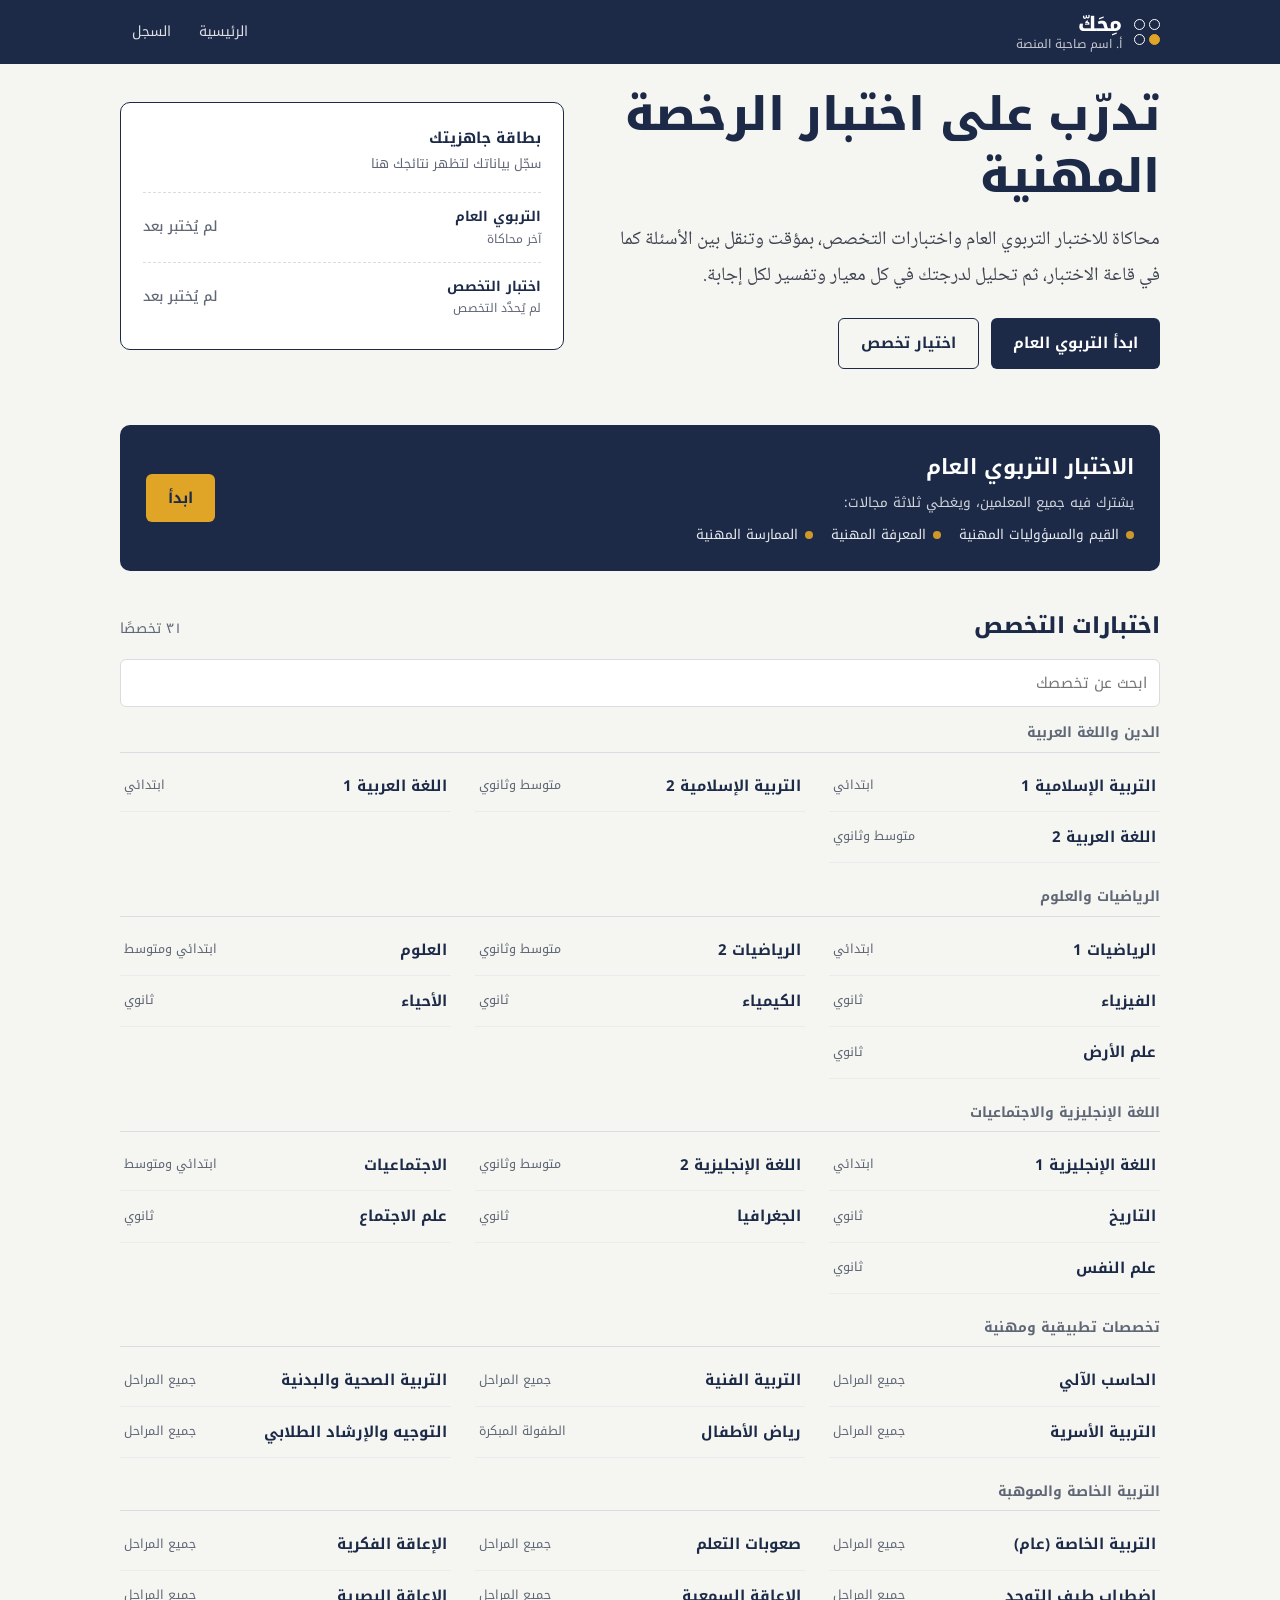
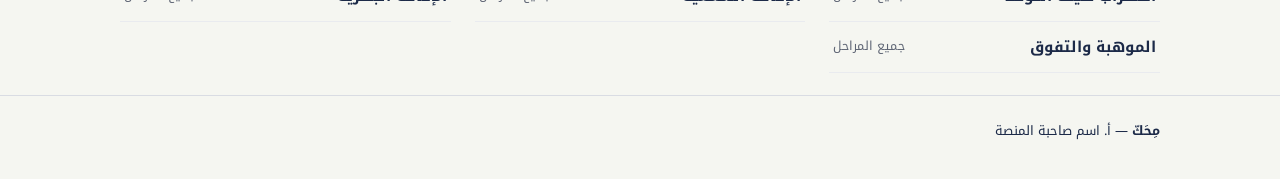
==== index.html @ dada1440 "منصة محاكاة اختبارات الرخصة المهنية Co-Authored-By: Claude Opus 5.5 <noreply@anthropic.com> Claude-S" ====
<!DOCTYPE html>
<html lang="ar" dir="rtl">
<head>
<meta charset="utf-8">
<meta name="viewport" content="width=device-width, initial-scale=1">
<title>محاكاة اختبارات الرخصة المهنية</title>
<link rel="preconnect" href="https://fonts.googleapis.com">
<link rel="preconnect" href="https://fonts.gstatic.com" crossorigin>
<link href="https://fonts.googleapis.com/css2?family=Noto+Kufi+Arabic:wght@400;500;700;800&family=Noto+Naskh+Arabic:wght@400;500;600;700&family=Source+Serif+4:wght@400;600&display=swap" rel="stylesheet">
<link rel="stylesheet" href="css/style.css">
</head>
<body>
<a class="skip" href="#main">تخطي إلى المحتوى</a>

<header class="top">
  <div class="wrap top-in">
    <button class="brand" data-go="home" aria-label="الصفحة الرئيسية">
      <img id="brandLogo" alt="" hidden>
      <span class="brand-mark" aria-hidden="true"><i></i><i></i><i></i><i></i></span>
      <span class="brand-text"><b id="brandName"></b><small id="brandOwner"></small></span>
    </button>
    <nav class="top-nav" aria-label="التنقل">
      <button data-go="home">الرئيسية</button>
      <button data-go="history">السجل</button>
      <button id="userChip" class="user-chip" data-go="profile" hidden></button>
    </nav>
  </div>
</header>

<main id="main" class="wrap"></main>

<footer class="foot">
  <div class="wrap">
    <p><b id="footName"></b> — <span id="footOwner"></span></p>
  </div>
</footer>

<div id="modal" class="modal" hidden role="dialog" aria-modal="true" aria-labelledby="modalTitle">
  <div class="modal-box">
    <h2 id="modalTitle"></h2>
    <p id="modalText"></p>
    <div class="modal-actions">
      <button id="modalOk" class="btn"></button>
      <button id="modalCancel" class="btn ghost">رجوع</button>
    </div>
  </div>
</div>

<script src="js/config.js"></script>
<script src="js/specs.js"></script>
<script src="js/app.js"></script>
</body>
</html>
---- css/style.css ----
:root{
  --ink:#1C2A48; --ink-2:#2B3D63; --paper:#F5F6F1; --sheet:#FFFFFF;
  --graphite:#3D4250; --rule:#D9DCE3; --rule-2:#E9EBEF; --muted:#5F6675;
  --mark:#E0A526; --mark-soft:#FBEFD0; --ok:#2F7A57; --ok-soft:#E3F1EA; --bad:#B4442F; --bad-soft:#F6E4DF;
  --kufi:"Noto Kufi Arabic",system-ui,sans-serif; --naskh:"Noto Naskh Arabic",serif; --latin:"Source Serif 4",Georgia,serif;
  --r-s:6px; --r-m:10px;
}
*{box-sizing:border-box}
html{-webkit-text-size-adjust:100%}
body{margin:0;background:var(--paper);color:var(--ink);font-family:var(--kufi);font-size:15px;line-height:1.75}
button,input,select,textarea{font:inherit;color:inherit}
button{cursor:pointer}
:focus-visible{outline:3px solid var(--mark);outline-offset:2px;border-radius:4px}
.wrap{max-width:1080px;margin:0 auto;padding:0 20px}
.skip{position:absolute;inset-inline-start:-999px;top:0;background:var(--ink);color:#fff;padding:8px 14px;z-index:10}
.skip:focus{inset-inline-start:8px}
.muted{color:var(--muted)}
[hidden]{display:none!important}

/* الترويسة */
.top{background:var(--ink);color:#fff}
.top-in{display:flex;align-items:center;justify-content:space-between;gap:16px;min-height:64px}
.brand{display:flex;align-items:center;gap:12px;background:none;border:0;color:#fff;padding:6px 0;text-align:start}
.brand img{height:38px;width:auto}
.brand-mark{display:grid;grid-template-columns:repeat(2,11px);gap:4px}
.brand-mark i{width:11px;height:11px;border-radius:50%;border:1.6px solid #fff;display:block}
.brand-mark i:nth-child(3){background:var(--mark);border-color:var(--mark)}
.brand-text b{display:block;font-size:20px;font-weight:800;line-height:1.2}
.brand-text small{display:block;font-size:12px;opacity:.75;line-height:1.4}
.top-nav{display:flex;gap:4px;align-items:center}
.top-nav button{background:none;border:0;color:#fff;opacity:.85;padding:8px 12px;border-radius:var(--r-s);font-size:14px}
.top-nav button:hover{opacity:1;background:rgba(255,255,255,.08)}
.user-chip{border:1px solid rgba(255,255,255,.35)!important;max-width:180px;white-space:nowrap;overflow:hidden;text-overflow:ellipsis}

main{padding:28px 20px 56px;min-height:60vh}
.foot{border-top:1px solid var(--rule);padding:20px 0 32px;font-size:13px}
.foot p{margin:4px 0}

/* أزرار وحقول */
.btn{display:inline-flex;align-items:center;justify-content:center;gap:8px;background:var(--ink);color:#fff;border:0;border-radius:var(--r-s);padding:11px 22px;font-weight:700;font-size:15px;min-height:46px}
.btn:hover{background:var(--ink-2)}
a.btn{text-decoration:none}
.btn.ghost{background:transparent;color:var(--ink);border:1.5px solid var(--ink)}
.btn.ghost:hover{background:#fff}
.btn.mark{background:var(--mark);color:var(--ink)}
.btn.mark:hover{background:#D19818}
.btn.small{min-height:36px;padding:6px 14px;font-size:13.5px}
.btn:disabled{opacity:.45;cursor:not-allowed}
label.field{display:block;margin-bottom:16px}
label.field span{display:block;font-weight:700;font-size:14px;margin-bottom:6px}
label.field input,label.field select{width:100%;border:1.5px solid var(--rule);background:#fff;border-radius:var(--r-s);padding:11px 12px;min-height:46px}
label.field input:focus,label.field select:focus{border-color:var(--ink);outline:none}
.err{color:var(--bad);font-size:13.5px;margin:-8px 0 12px}

/* الرئيسية */
.hero{display:grid;grid-template-columns:1.25fr 1fr;gap:40px;align-items:center;padding:20px 0 36px}
.hero h1{font-size:clamp(28px,4.4vw,46px);line-height:1.35;font-weight:800;margin:0 0 14px;letter-spacing:-.3px}
.hero p.lead{font-family:var(--naskh);font-size:19px;line-height:1.9;color:var(--graphite);margin:0 0 24px;max-width:36em}
.hero-actions{display:flex;flex-wrap:wrap;gap:12px}

/* بطاقة الجاهزية: ورقة إجابة مصغرة */
.ready{background:var(--sheet);border:1.5px solid var(--ink);border-radius:var(--r-m);padding:22px 22px 18px;position:relative}
.ready h2{font-size:15px;margin:0 0 2px}
.ready .who{font-size:13px;color:var(--muted);margin:0 0 16px}
.ready-row{display:grid;grid-template-columns:1fr auto;align-items:center;gap:10px;padding:12px 0;border-top:1px dashed var(--rule)}
.ready-row .lbl{font-size:13.5px;font-weight:700}
.ready-row .lbl small{display:block;font-weight:400;color:var(--muted);font-size:12px}
.ready-row .val{font-size:28px;font-weight:800;font-variant-numeric:tabular-nums}
.ready-row .val.none{font-size:14px;font-weight:500;color:var(--muted)}
.bubbles{display:flex;gap:6px;margin-top:6px}
.bubbles i{width:14px;height:14px;border-radius:50%;border:1.5px solid var(--graphite);display:block}
.bubbles i.on{background:var(--graphite)}

/* اختيار الاختبار */
.section-h{display:flex;align-items:baseline;justify-content:space-between;gap:12px;margin:36px 0 14px;flex-wrap:wrap}
.section-h h2{font-size:22px;margin:0;font-weight:800}
.section-h p{margin:0;color:var(--muted);font-size:14px}
.general{display:grid;grid-template-columns:1fr auto;gap:20px;align-items:center;background:var(--ink);color:#fff;border-radius:var(--r-m);padding:24px 26px}
.general h3{margin:0 0 6px;font-size:21px}
.general ul{list-style:none;margin:0;padding:0;display:flex;flex-wrap:wrap;gap:6px 18px;font-size:13.5px;opacity:.9}
.general ul li::before{content:"";display:inline-block;width:8px;height:8px;border-radius:50%;background:var(--mark);margin-inline-end:7px;vertical-align:middle}
.general .acts{display:flex;flex-direction:column;gap:8px}
.general .btn.ghost{color:#fff;border-color:rgba(255,255,255,.6)}
.general .btn.ghost:hover{background:rgba(255,255,255,.08)}

.spec-tools{display:flex;gap:10px;margin-bottom:14px;flex-wrap:wrap}
.spec-tools input{flex:1;min-width:220px;border:1.5px solid var(--rule);border-radius:var(--r-s);padding:10px 12px;background:#fff}
.spec-group{margin-bottom:22px}
.spec-group h3{font-size:14px;color:var(--muted);font-weight:700;margin:0 0 8px;padding-bottom:6px;border-bottom:1px solid var(--rule)}
.spec-list{list-style:none;margin:0;padding:0;display:grid;grid-template-columns:repeat(auto-fill,minmax(250px,1fr));gap:0 24px}
.spec-list li{border-bottom:1px solid var(--rule-2)}
.spec-list button{width:100%;display:flex;justify-content:space-between;align-items:center;gap:10px;background:none;border:0;padding:12px 4px;text-align:start}
.spec-list button:hover{background:#fff}
.spec-list b{font-size:15px;font-weight:700}
.spec-list small{color:var(--muted);font-size:12.5px;white-space:nowrap}
.spec-list .mine b::after{content:"تخصصي";font-size:11px;font-weight:700;background:var(--mark-soft);color:#7A5A0E;border-radius:20px;padding:1px 8px;margin-inline-start:8px}

/* صفحات عامة */
.panel{background:var(--sheet);border:1px solid var(--rule);border-radius:var(--r-m);padding:26px}
.narrow{max-width:520px;margin:0 auto}
.page-h{margin:0 0 6px;font-size:24px;font-weight:800}
.page-sub{margin:0 0 22px;color:var(--muted);font-family:var(--naskh);font-size:17px}
.mode-pick{display:grid;grid-template-columns:1fr 1fr;gap:12px;margin:18px 0}
.mode-pick label{border:1.5px solid var(--rule);border-radius:var(--r-m);padding:14px;cursor:pointer;background:#fff;display:block}
.mode-pick input{position:absolute;opacity:0}
.mode-pick label:has(input:checked){border-color:var(--ink);box-shadow:inset 0 0 0 1px var(--ink)}
.mode-pick label:has(input:focus-visible){outline:3px solid var(--mark)}
.mode-pick b{display:block;font-size:15px}
.mode-pick small{color:var(--muted);font-size:13px;line-height:1.6;display:block}

/* شاشة الاختبار */
.exam{display:grid;grid-template-columns:1fr 250px;gap:22px;align-items:start}
.exam-bar{position:sticky;top:0;z-index:5;background:var(--paper);display:flex;justify-content:space-between;align-items:center;gap:12px;padding:10px 0 12px;border-bottom:2px solid var(--ink);margin-bottom:18px;grid-column:1/-1}
.exam-bar h1{font-size:16px;margin:0;font-weight:800}
.exam-bar small{display:block;color:var(--muted);font-size:12.5px;font-weight:500}
.timer{font-variant-numeric:tabular-nums;font-weight:800;font-size:20px;background:#fff;border:1.5px solid var(--ink);border-radius:var(--r-s);padding:4px 14px;direction:ltr}
.timer.low{color:var(--bad);border-color:var(--bad)}
.qcard{background:var(--sheet);border:1px solid var(--rule);border-radius:var(--r-m);padding:26px 26px 20px}
.qmeta{display:flex;justify-content:space-between;gap:10px;font-size:13px;color:var(--muted);margin-bottom:12px;flex-wrap:wrap}
.qtext{font-family:var(--naskh);font-size:21px;line-height:1.95;font-weight:600;margin:0 0 20px;white-space:pre-line}
.qcard[dir=ltr] .qtext,.qcard[dir=ltr] .opt{font-family:var(--latin)}
.opts{display:grid;gap:10px;margin:0;padding:0;list-style:none}
.opt{display:flex;align-items:center;gap:14px;width:100%;text-align:start;background:#fff;border:1.5px solid var(--rule);border-radius:var(--r-m);padding:12px 14px;font-family:var(--naskh);font-size:18px;line-height:1.7}
.opt:hover:not(:disabled){border-color:var(--graphite)}
.opt .bub{flex:none;width:32px;height:32px;border-radius:50%;border:2px solid var(--graphite);display:grid;place-items:center;font-family:var(--kufi);font-size:14px;font-weight:700;transition:background .15s,color .15s}
.opt[aria-pressed=true]{border-color:var(--ink)}
.opt[aria-pressed=true] .bub{background:var(--graphite);color:#fff}
.opt.right{border-color:var(--ok);background:var(--ok-soft)}
.opt.right .bub{background:var(--ok);border-color:var(--ok);color:#fff}
.opt.wrong{border-color:var(--bad);background:var(--bad-soft)}
.opt.wrong .bub{background:var(--bad);border-color:var(--bad);color:#fff}
.opt:disabled{cursor:default}
.explain{margin-top:16px;border-inline-start:4px solid var(--mark);background:var(--mark-soft);padding:12px 16px;border-radius:0 var(--r-s) var(--r-s) 0;font-family:var(--naskh);font-size:16.5px}
.explain b{font-family:var(--kufi);font-size:13.5px;display:block}
.qnav{display:flex;justify-content:space-between;gap:10px;margin-top:20px;flex-wrap:wrap}
.qnav .mid{display:flex;gap:10px}
.flag[aria-pressed=true]{background:var(--mark-soft);border-color:#B98A17;color:#6B4E0B}
.side{position:sticky;top:76px;background:var(--sheet);border:1px solid var(--rule);border-radius:var(--r-m);padding:16px}
.side h2{font-size:14px;margin:0 0 10px}
.grid-nav{display:grid;grid-template-columns:repeat(6,1fr);gap:6px;direction:rtl}
.grid-nav button{aspect-ratio:1;border-radius:50%;border:1.5px solid var(--graphite);background:#fff;font-size:12px;font-weight:700;padding:0;font-variant-numeric:tabular-nums}
.grid-nav button.done{background:var(--graphite);color:#fff}
.grid-nav button.flagged{box-shadow:0 0 0 3px var(--mark)}
.grid-nav button.cur{outline:2px solid var(--ink);outline-offset:2px}
.grid-nav button.r{background:var(--ok);border-color:var(--ok);color:#fff}
.grid-nav button.w{background:var(--bad);border-color:var(--bad);color:#fff}
.legend{display:flex;flex-wrap:wrap;gap:6px 14px;font-size:12px;color:var(--muted);margin:12px 0}
.legend i{display:inline-block;width:11px;height:11px;border-radius:50%;border:1.5px solid var(--graphite);vertical-align:middle;margin-inline-end:5px}
.legend i.f{background:var(--graphite)}
.legend i.m{box-shadow:0 0 0 2px var(--mark)}
.side .btn{width:100%;margin-top:6px}

/* النتيجة */
.result-head{display:grid;grid-template-columns:auto 1fr;gap:28px;align-items:center;background:var(--sheet);border:1.5px solid var(--ink);border-radius:var(--r-m);padding:26px}
.score-ring{--p:0;width:150px;height:150px;border-radius:50%;background:conic-gradient(var(--c,var(--ink)) calc(var(--p)*1%),var(--rule-2) 0);display:grid;place-items:center}
.score-ring div{width:118px;height:118px;border-radius:50%;background:#fff;display:grid;place-items:center;text-align:center}
.score-ring b{font-size:36px;font-weight:800;line-height:1;font-variant-numeric:tabular-nums}
.score-ring small{display:block;font-size:12px;color:var(--muted)}
.result-head h1{margin:0 0 4px;font-size:22px}
.result-head .band{display:inline-block;font-weight:700;font-size:14px;padding:3px 12px;border-radius:20px;margin:6px 0 8px}
.band.b0{background:var(--bad-soft);color:var(--bad)}
.band.b1{background:var(--mark-soft);color:#6B4E0B}
.band.b2{background:#E4EAF5;color:var(--ink)}
.band.b3{background:var(--ok-soft);color:var(--ok)}
.result-head p{margin:0;font-size:14px;color:var(--muted)}
.facts{display:flex;flex-wrap:wrap;gap:6px 22px;margin-top:10px;font-size:14px}
.facts b{font-variant-numeric:tabular-nums}
.send-state{font-size:13px;margin-top:10px}
.send-state.ok{color:var(--ok)} .send-state.bad{color:var(--bad)}
.breakdown{margin-top:28px}
.breakdown h2,.review h2{font-size:18px;margin:0 0 12px}
.bar-row{display:grid;grid-template-columns:minmax(150px,2.2fr) 3fr 64px;gap:14px;align-items:center;padding:9px 0;border-bottom:1px solid var(--rule-2);font-size:14px}
.bar{height:10px;background:var(--rule-2);border-radius:10px;overflow:hidden}
.bar i{display:block;height:100%;background:var(--ink);border-radius:10px}
.bar i.lowv{background:var(--bad)}
.bar-row .pct{font-weight:700;text-align:end;font-variant-numeric:tabular-nums}
.bar-row .pct small{display:block;font-weight:400;color:var(--muted);font-size:11.5px}
.dom-h{font-weight:800;font-size:14px;margin:16px 0 2px;color:var(--ink-2)}
.review{margin-top:30px}
.review-tabs{display:flex;gap:6px;margin-bottom:14px;flex-wrap:wrap}
.review-tabs button{border:1.5px solid var(--rule);background:#fff;border-radius:20px;padding:5px 14px;font-size:13.5px}
.review-tabs button[aria-pressed=true]{border-color:var(--ink);background:var(--ink);color:#fff}
.rev-item{background:#fff;border:1px solid var(--rule);border-radius:var(--r-m);padding:18px 20px;margin-bottom:12px}
.rev-item .qtext{font-size:18px;margin-bottom:12px}
.rev-item .opt{font-size:16px;padding:8px 12px}
.rev-item .opt .bub{width:26px;height:26px;font-size:12px}
.result-actions{display:flex;flex-wrap:wrap;gap:10px;margin-top:22px}

/* السجل */
.hist{width:100%;border-collapse:collapse;background:#fff;border:1px solid var(--rule);border-radius:var(--r-m);overflow:hidden;font-size:14px}
.hist th,.hist td{padding:11px 14px;text-align:start;border-bottom:1px solid var(--rule-2)}
.hist th{background:var(--paper);font-size:13px;color:var(--muted)}
.hist td.n{font-weight:800;font-variant-numeric:tabular-nums}
.empty{text-align:center;padding:40px 20px;color:var(--muted)}
.empty .btn{margin-top:12px}

/* النافذة */
.modal{position:fixed;inset:0;background:rgba(28,42,72,.55);display:grid;place-items:center;padding:20px;z-index:50}
.modal-box{background:#fff;border-radius:var(--r-m);padding:24px;max-width:420px;width:100%}
.modal-box h2{margin:0 0 8px;font-size:19px}
.modal-box p{margin:0 0 18px;font-family:var(--naskh);font-size:17px}
.modal-actions{display:flex;gap:10px}

.loading{padding:60px 0;text-align:center;color:var(--muted)}

@media (max-width:860px){
  .hero{grid-template-columns:1fr;gap:26px}
  .exam{grid-template-columns:1fr}
  .side{position:static;order:2}
  .general{grid-template-columns:1fr}
  .general .acts{flex-direction:row;flex-wrap:wrap}
}
@media (max-width:560px){
  .wrap{padding:0 14px}
  main{padding:20px 14px 44px}
  .brand-text small{display:none}
  .top-nav button{padding:8px 8px;font-size:13px}
  .qcard{padding:18px 16px}
  .qtext{font-size:18.5px}
  .opt{font-size:16.5px;padding:10px 12px}
  .result-head{grid-template-columns:1fr;justify-items:center;text-align:center}
  .facts{justify-content:center}
  .bar-row{grid-template-columns:1fr 54px;gap:6px 10px}
  .bar-row .bar{grid-column:1/-1;grid-row:2}
  .mode-pick{grid-template-columns:1fr}
  .grid-nav{grid-template-columns:repeat(8,1fr)}
  .hist th:nth-child(3),.hist td:nth-child(3){display:none}
}
@media (prefers-reduced-motion:reduce){*{transition:none!important;animation:none!important}}
@media print{.top,.foot,.result-actions,.review-tabs{display:none}body{background:#fff}}
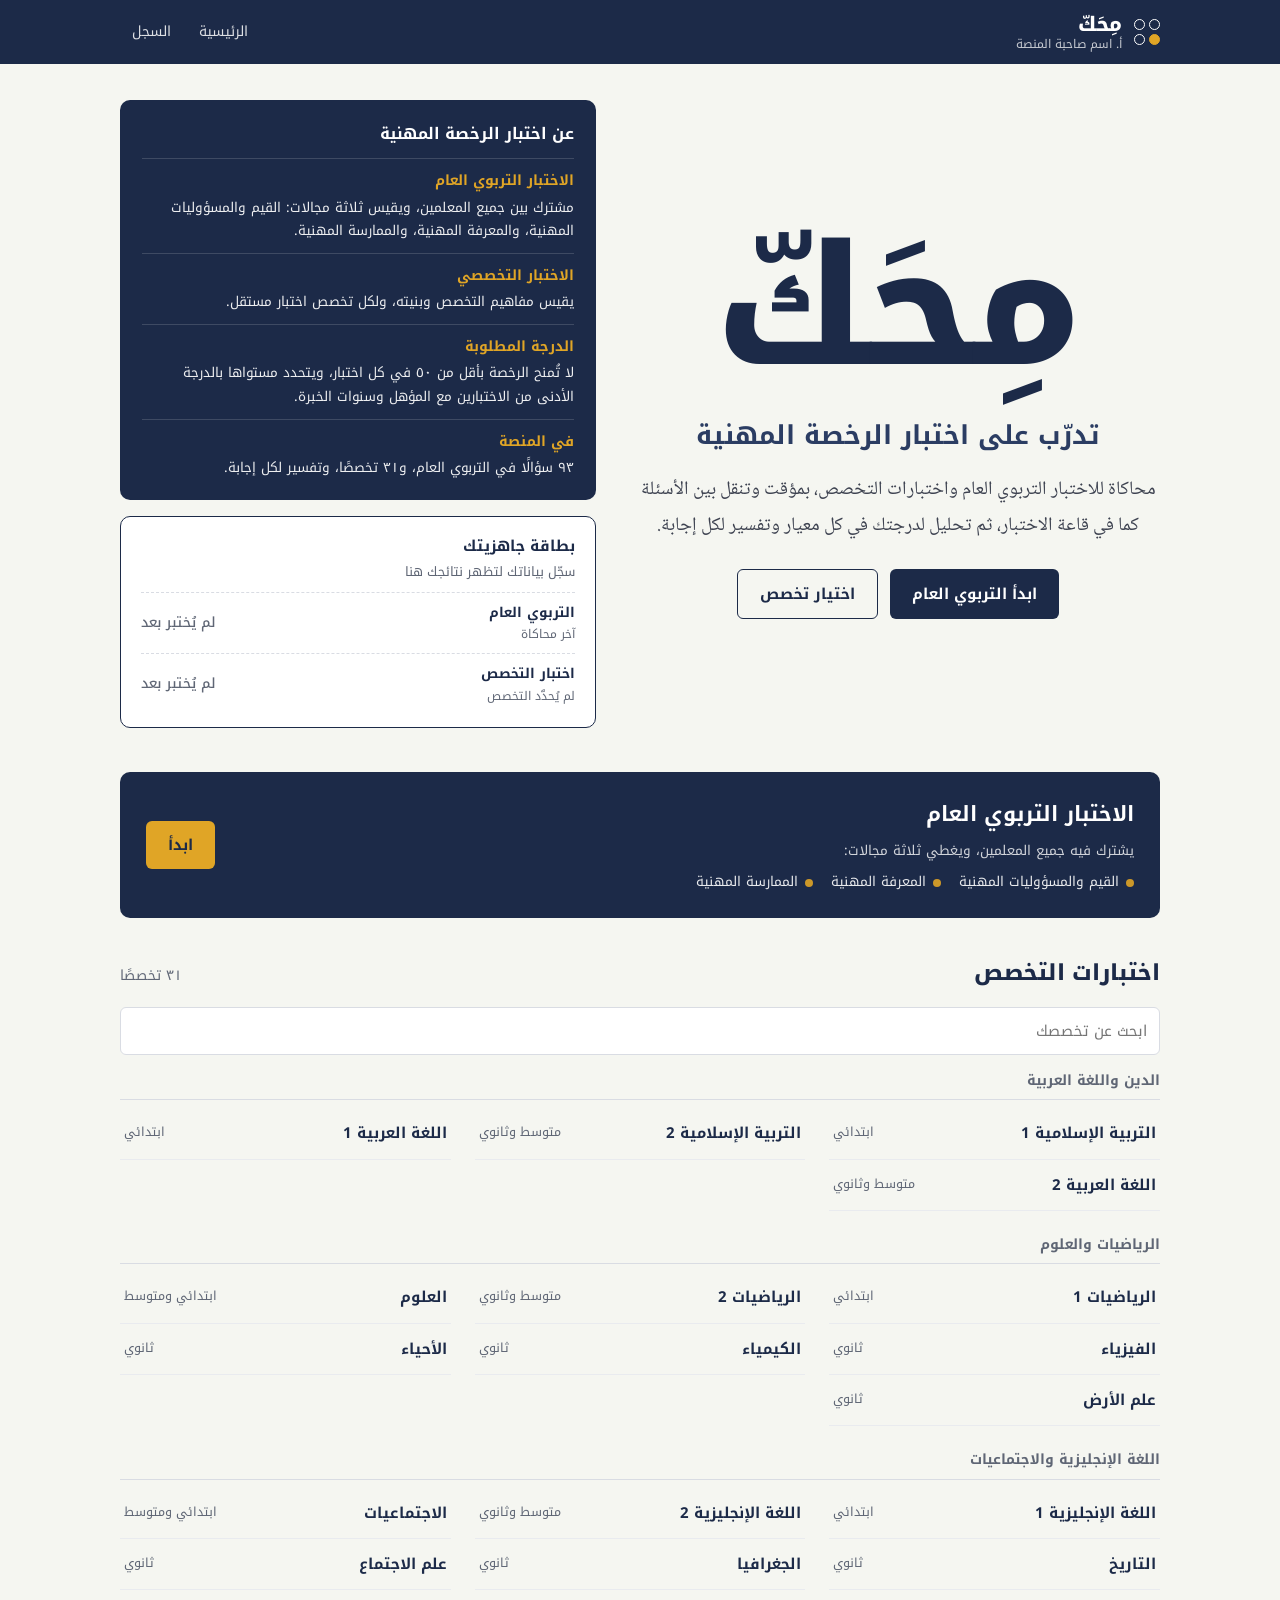
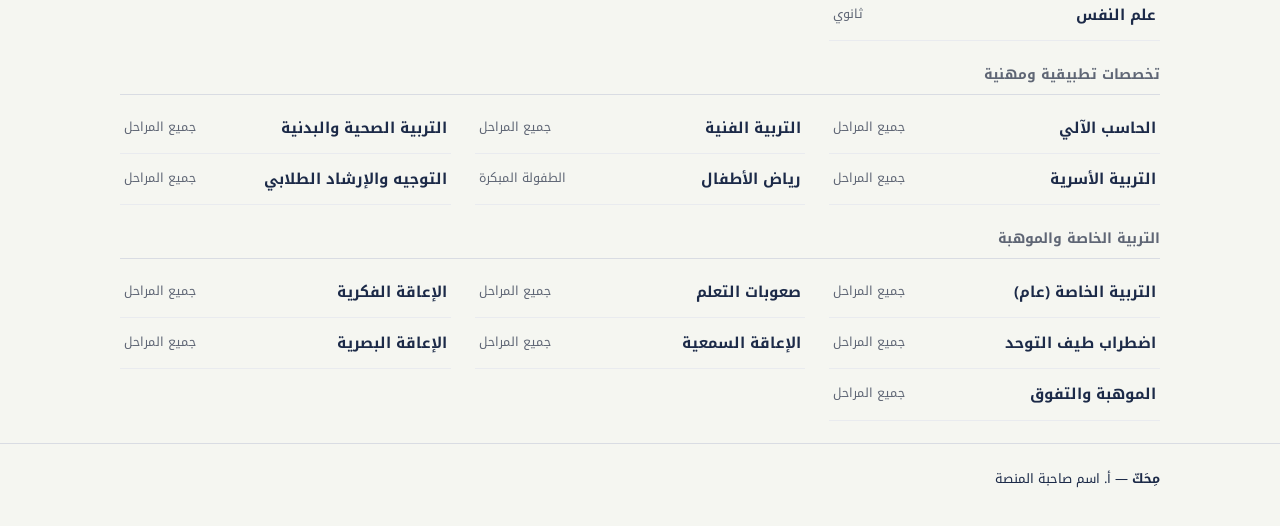
==== commit 5940d427: "نظام المشتركات: منصة أ. أماني الردادي، وإمكانية جلب الأسئلة من خادم محمي Co-Authored-By: Claude Opus" ====
--- a/index.html
+++ b/index.html
@@ -47,6 +47,7 @@
 </div>
 
 <script src="js/config.js"></script>
+<script src="js/tenants.js"></script>
 <script src="js/specs.js"></script>
 <script src="js/app.js"></script>
 </body>
--- a/css/style.css
+++ b/css/style.css
@@ -1,7 +1,7 @@
 :root{
   --ink:#1C2A48; --ink-2:#2B3D63; --paper:#F5F6F1; --sheet:#FFFFFF;
   --graphite:#3D4250; --rule:#D9DCE3; --rule-2:#E9EBEF; --muted:#5F6675;
-  --mark:#E0A526; --mark-soft:#FBEFD0; --ok:#2F7A57; --ok-soft:#E3F1EA; --bad:#B4442F; --bad-soft:#F6E4DF;
+  --mark:#E0A526; --mark-soft:#FBEFD0; --mark-text:#6B4E0B; --ok:#2F7A57; --ok-soft:#E3F1EA; --bad:#B4442F; --bad-soft:#F6E4DF;
   --kufi:"Noto Kufi Arabic",system-ui,sans-serif; --naskh:"Noto Naskh Arabic",serif; --latin:"Source Serif 4",Georgia,serif;
   --r-s:6px; --r-m:10px;
 }
@@ -43,7 +43,7 @@
 .btn.ghost{background:transparent;color:var(--ink);border:1.5px solid var(--ink)}
 .btn.ghost:hover{background:#fff}
 .btn.mark{background:var(--mark);color:var(--ink)}
-.btn.mark:hover{background:#D19818}
+.btn.mark:hover{filter:brightness(.94)}
 .btn.small{min-height:36px;padding:6px 14px;font-size:13.5px}
 .btn:disabled{opacity:.45;cursor:not-allowed}
 label.field{display:block;margin-bottom:16px}
@@ -53,10 +53,25 @@
 .err{color:var(--bad);font-size:13.5px;margin:-8px 0 12px}
 
 /* الرئيسية */
-.hero{display:grid;grid-template-columns:1.25fr 1fr;gap:40px;align-items:center;padding:20px 0 36px}
+.hero{display:grid;grid-template-columns:1.1fr 1fr;gap:40px;align-items:center;padding:36px 0 24px}
+.hero-main{text-align:center}
+.hero .hero-name{font-size:clamp(96px,13vw,170px);line-height:1.2;font-weight:800;margin:0;letter-spacing:0}
+.hero-side{display:grid;gap:16px}
+.about{background:var(--ink);color:#fff;border-radius:var(--r-m);padding:20px 22px}
+.about h2{font-size:16px;margin:0 0 10px}
+.about dl{margin:0;display:grid;gap:10px}
+.about dl div{border-top:1px solid rgba(255,255,255,.15);padding-top:10px}
+.about dt{font-weight:700;font-size:14px;color:var(--mark)}
+.about dd{margin:2px 0 0;font-size:13.5px;line-height:1.75;opacity:.92}
+.hero-side .ready{padding:16px 20px 12px}
+.hero-side .ready .who{margin-bottom:8px}
+.hero-side .ready-row{padding:8px 0}
+.hero-side .ready-row .val{font-size:22px}
+.hero-org{font-size:15px;color:var(--muted);margin:-8px 0 14px;font-weight:500}
+.hero-sub{font-size:clamp(20px,3vw,26px);font-weight:700;margin:4px 0 14px;color:var(--ink-2)}
 .hero h1{font-size:clamp(28px,4.4vw,46px);line-height:1.35;font-weight:800;margin:0 0 14px;letter-spacing:-.3px}
-.hero p.lead{font-family:var(--naskh);font-size:19px;line-height:1.9;color:var(--graphite);margin:0 0 24px;max-width:36em}
-.hero-actions{display:flex;flex-wrap:wrap;gap:12px}
+.hero p.lead{font-family:var(--naskh);font-size:19px;line-height:1.9;color:var(--graphite);margin:0 auto 24px;max-width:36em}
+.hero-actions{display:flex;flex-wrap:wrap;gap:12px;justify-content:center}
 
 /* بطاقة الجاهزية: ورقة إجابة مصغرة */
 .ready{background:var(--sheet);border:1.5px solid var(--ink);border-radius:var(--r-m);padding:22px 22px 18px;position:relative}
@@ -93,7 +108,7 @@
 .spec-list button:hover{background:#fff}
 .spec-list b{font-size:15px;font-weight:700}
 .spec-list small{color:var(--muted);font-size:12.5px;white-space:nowrap}
-.spec-list .mine b::after{content:"تخصصي";font-size:11px;font-weight:700;background:var(--mark-soft);color:#7A5A0E;border-radius:20px;padding:1px 8px;margin-inline-start:8px}
+.spec-list .mine b::after{content:"تخصصي";font-size:11px;font-weight:700;background:var(--mark-soft);color:var(--mark-text);border-radius:20px;padding:1px 8px;margin-inline-start:8px}
 
 /* صفحات عامة */
 .panel{background:var(--sheet);border:1px solid var(--rule);border-radius:var(--r-m);padding:26px}
@@ -134,7 +149,7 @@
 .explain b{font-family:var(--kufi);font-size:13.5px;display:block}
 .qnav{display:flex;justify-content:space-between;gap:10px;margin-top:20px;flex-wrap:wrap}
 .qnav .mid{display:flex;gap:10px}
-.flag[aria-pressed=true]{background:var(--mark-soft);border-color:#B98A17;color:#6B4E0B}
+.flag[aria-pressed=true]{background:var(--mark-soft);border-color:var(--mark);color:var(--mark-text)}
 .side{position:sticky;top:76px;background:var(--sheet);border:1px solid var(--rule);border-radius:var(--r-m);padding:16px}
 .side h2{font-size:14px;margin:0 0 10px}
 .grid-nav{display:grid;grid-template-columns:repeat(6,1fr);gap:6px;direction:rtl}
@@ -159,7 +174,7 @@
 .result-head h1{margin:0 0 4px;font-size:22px}
 .result-head .band{display:inline-block;font-weight:700;font-size:14px;padding:3px 12px;border-radius:20px;margin:6px 0 8px}
 .band.b0{background:var(--bad-soft);color:var(--bad)}
-.band.b1{background:var(--mark-soft);color:#6B4E0B}
+.band.b1{background:var(--mark-soft);color:var(--mark-text)}
 .band.b2{background:#E4EAF5;color:var(--ink)}
 .band.b3{background:var(--ok-soft);color:var(--ok)}
 .result-head p{margin:0;font-size:14px;color:var(--muted)}
@@ -204,7 +219,7 @@
 .loading{padding:60px 0;text-align:center;color:var(--muted)}
 
 @media (max-width:860px){
-  .hero{grid-template-columns:1fr;gap:26px}
+  .hero{grid-template-columns:1fr;gap:24px;padding-top:28px}
   .exam{grid-template-columns:1fr}
   .side{position:static;order:2}
   .general{grid-template-columns:1fr}
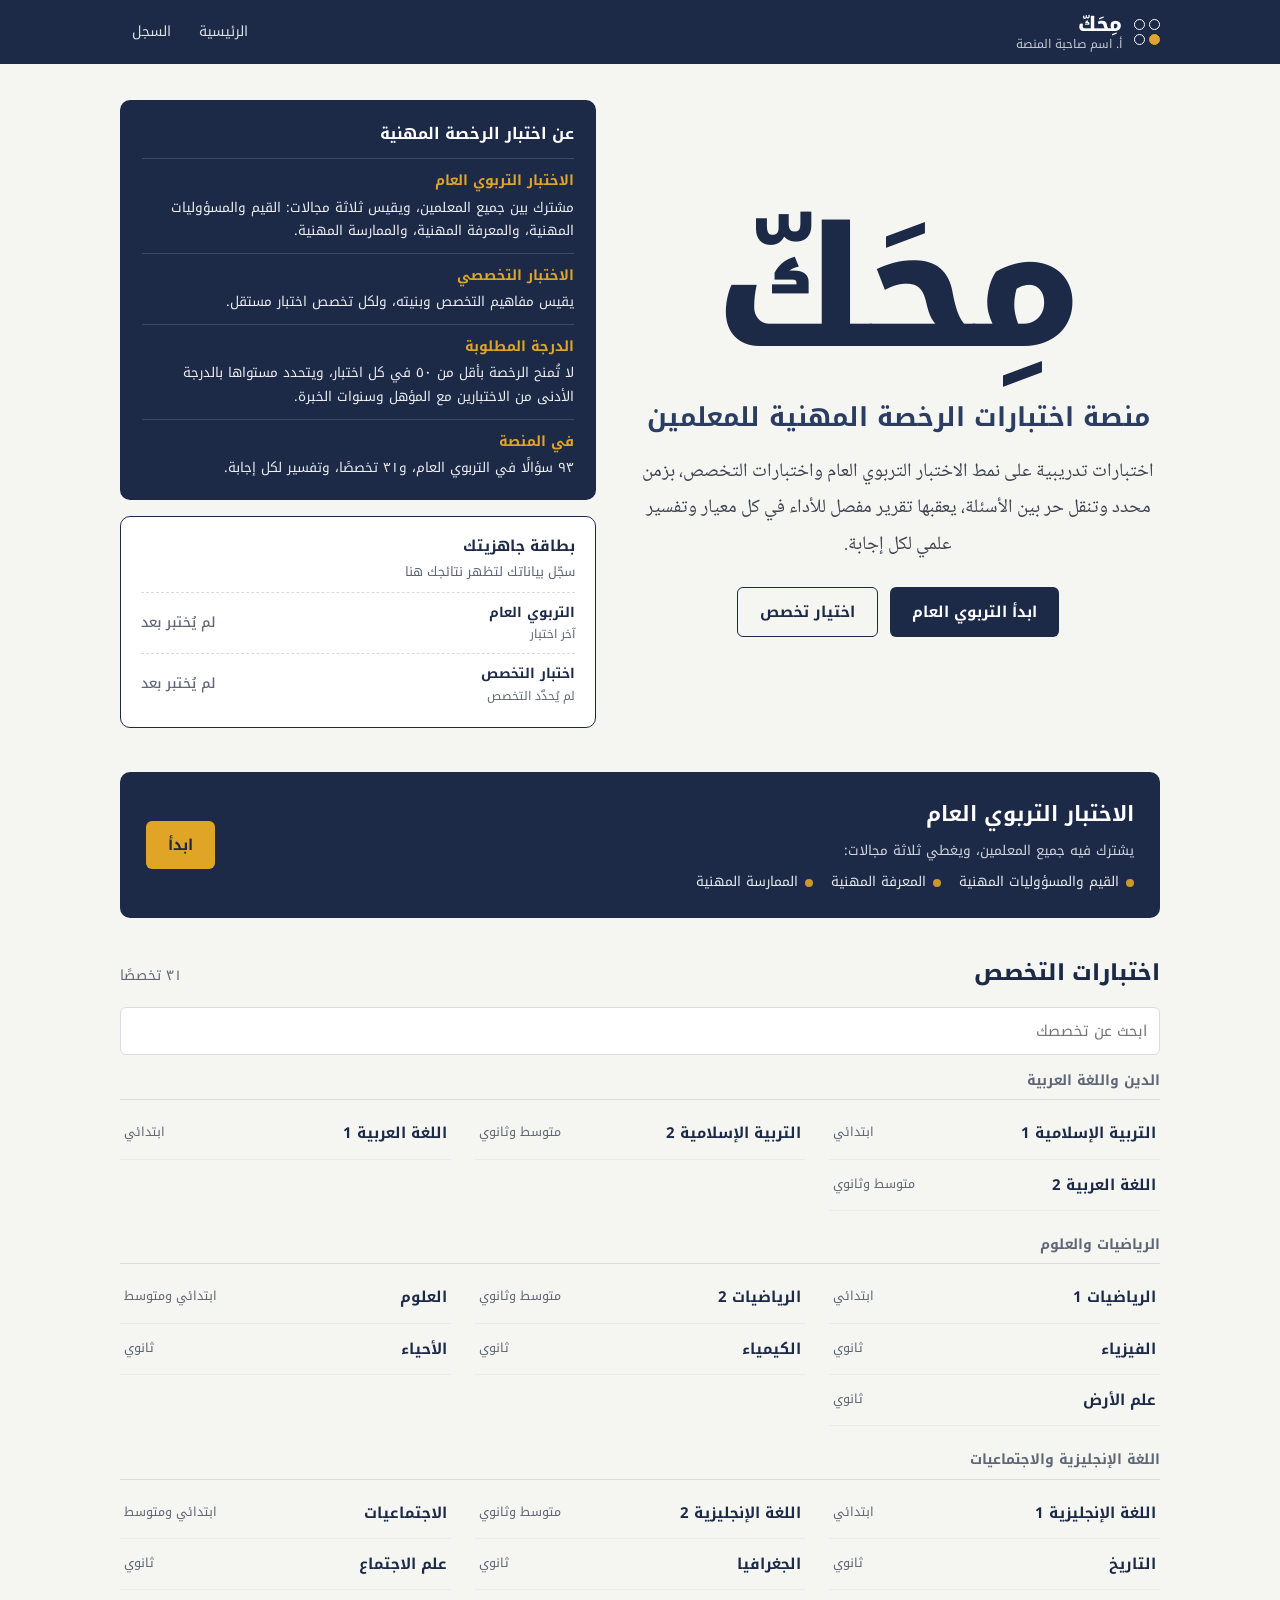
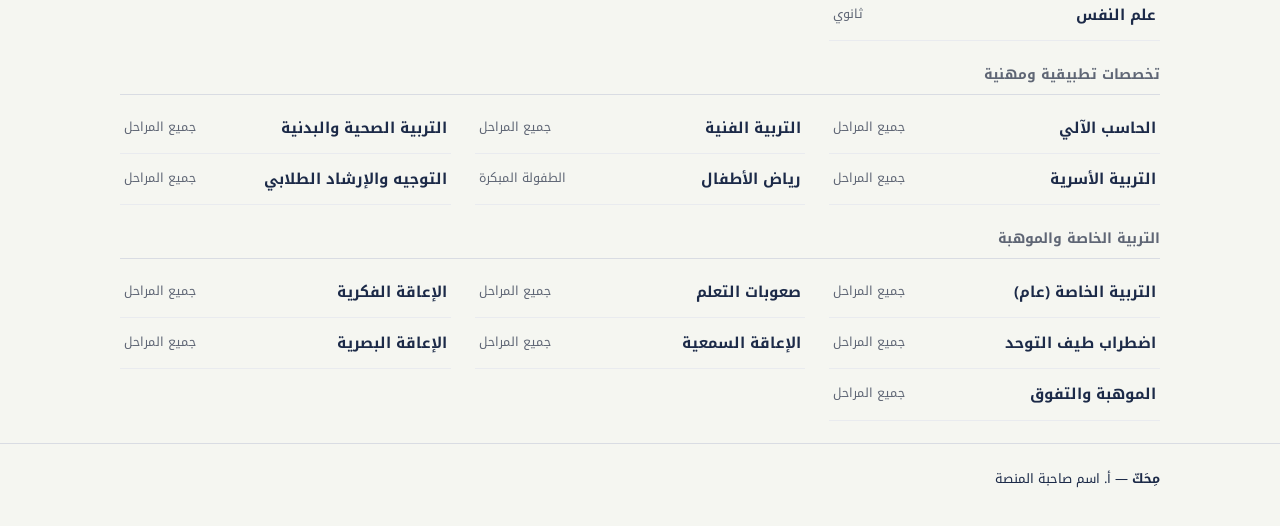
==== commit 9f24eb5b: "حذف كلمة «محاكاة» من المنصة واللوحة Co-Authored-By: Claude Opus 5.5 <noreply@anthropic.com> Claude-S" ====
--- a/index.html
+++ b/index.html
@@ -3,7 +3,7 @@
 <head>
 <meta charset="utf-8">
 <meta name="viewport" content="width=device-width, initial-scale=1">
-<title>محاكاة اختبارات الرخصة المهنية</title>
+<title>اختبارات الرخصة المهنية</title>
 <link rel="preconnect" href="https://fonts.googleapis.com">
 <link rel="preconnect" href="https://fonts.gstatic.com" crossorigin>
 <link href="https://fonts.googleapis.com/css2?family=Noto+Kufi+Arabic:wght@400;500;700;800&family=Noto+Naskh+Arabic:wght@400;500;600;700&family=Source+Serif+4:wght@400;600&display=swap" rel="stylesheet">
--- a/css/style.css
+++ b/css/style.css
@@ -21,7 +21,7 @@
 .top{background:var(--ink);color:#fff}
 .top-in{display:flex;align-items:center;justify-content:space-between;gap:16px;min-height:64px}
 .brand{display:flex;align-items:center;gap:12px;background:none;border:0;color:#fff;padding:6px 0;text-align:start}
-.brand img{height:38px;width:auto}
+.brand img{height:44px;width:44px;border-radius:50%;background:#fff;padding:2px}
 .brand-mark{display:grid;grid-template-columns:repeat(2,11px);gap:4px}
 .brand-mark i{width:11px;height:11px;border-radius:50%;border:1.6px solid #fff;display:block}
 .brand-mark i:nth-child(3){background:var(--mark);border-color:var(--mark)}
@@ -55,6 +55,7 @@
 /* الرئيسية */
 .hero{display:grid;grid-template-columns:1.1fr 1fr;gap:40px;align-items:center;padding:36px 0 24px}
 .hero-main{text-align:center}
+.hero-logo{width:104px;height:104px;border-radius:50%;display:block;margin:0 auto 6px;box-shadow:0 4px 16px rgba(58,49,104,.15)}
 .hero .hero-name{font-size:clamp(96px,13vw,170px);line-height:1.2;font-weight:800;margin:0;letter-spacing:0}
 .hero-side{display:grid;gap:16px}
 .about{background:var(--ink);color:#fff;border-radius:var(--r-m);padding:20px 22px}
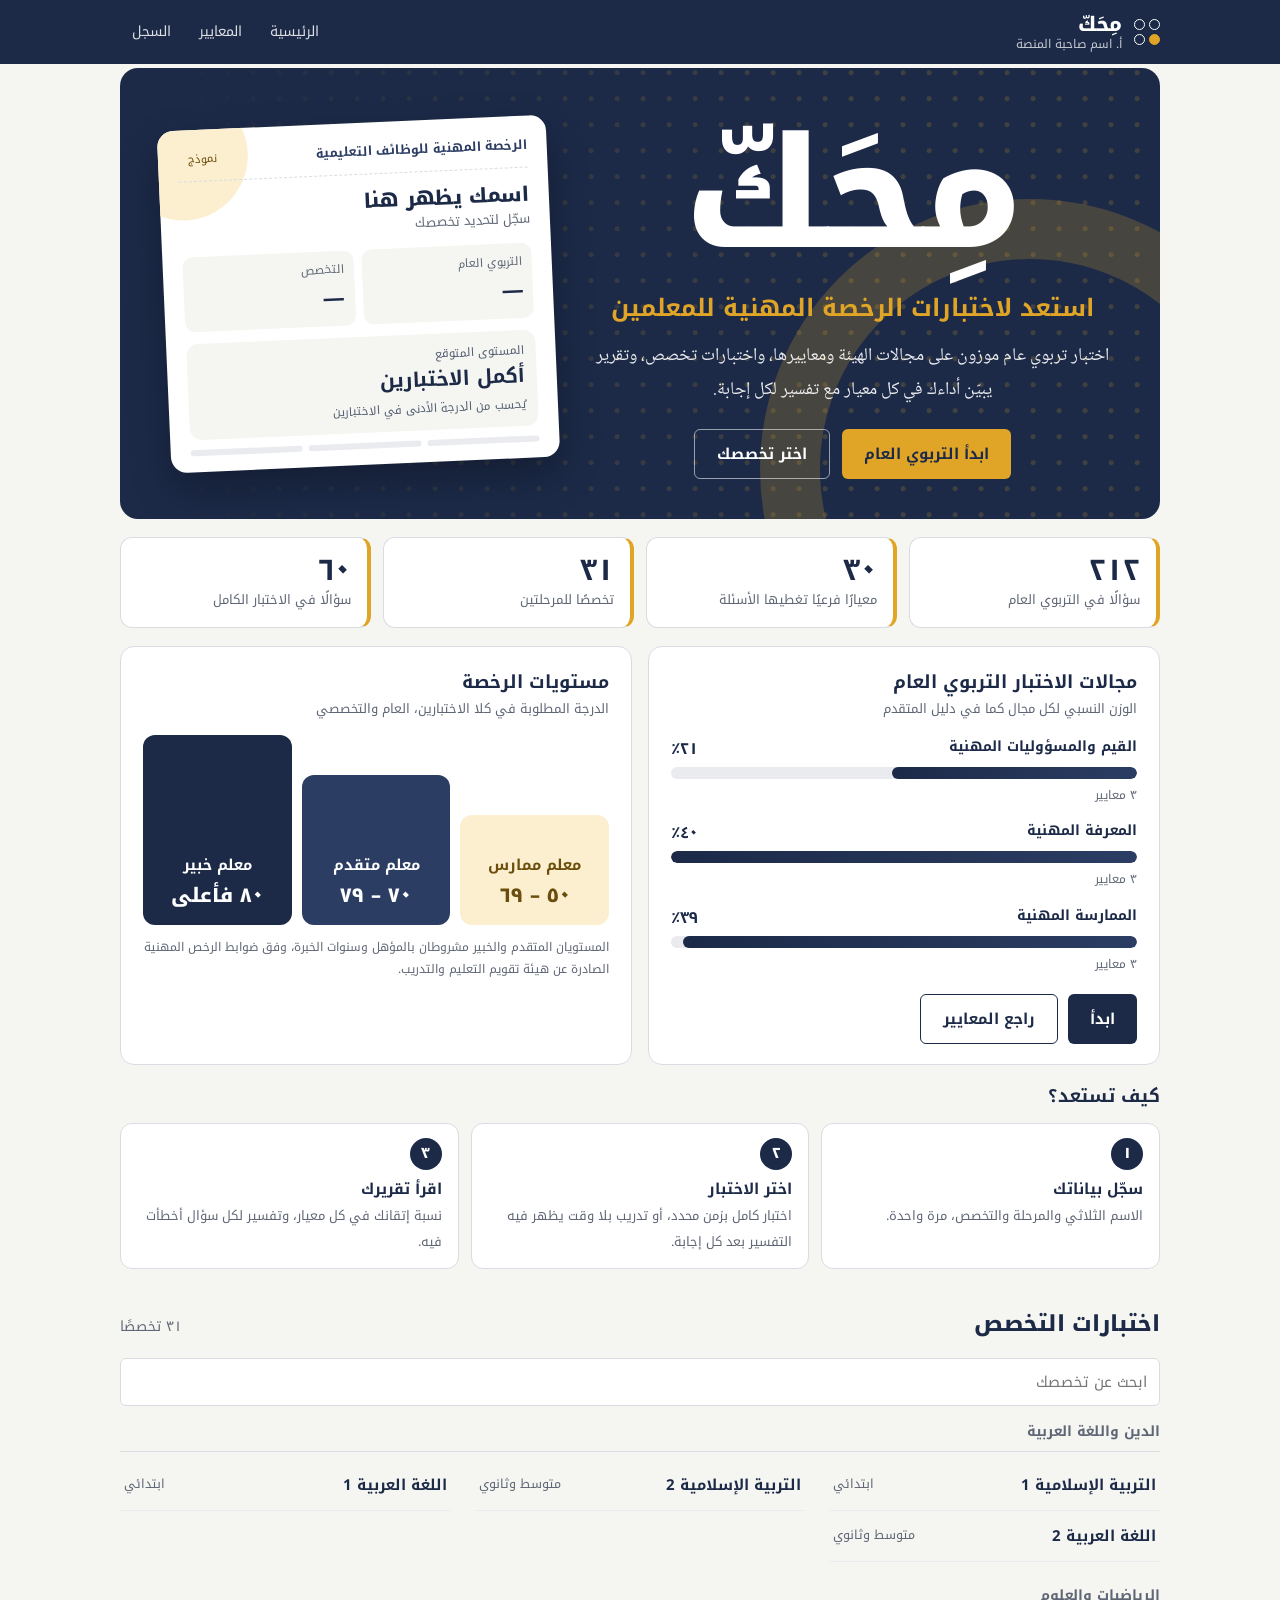
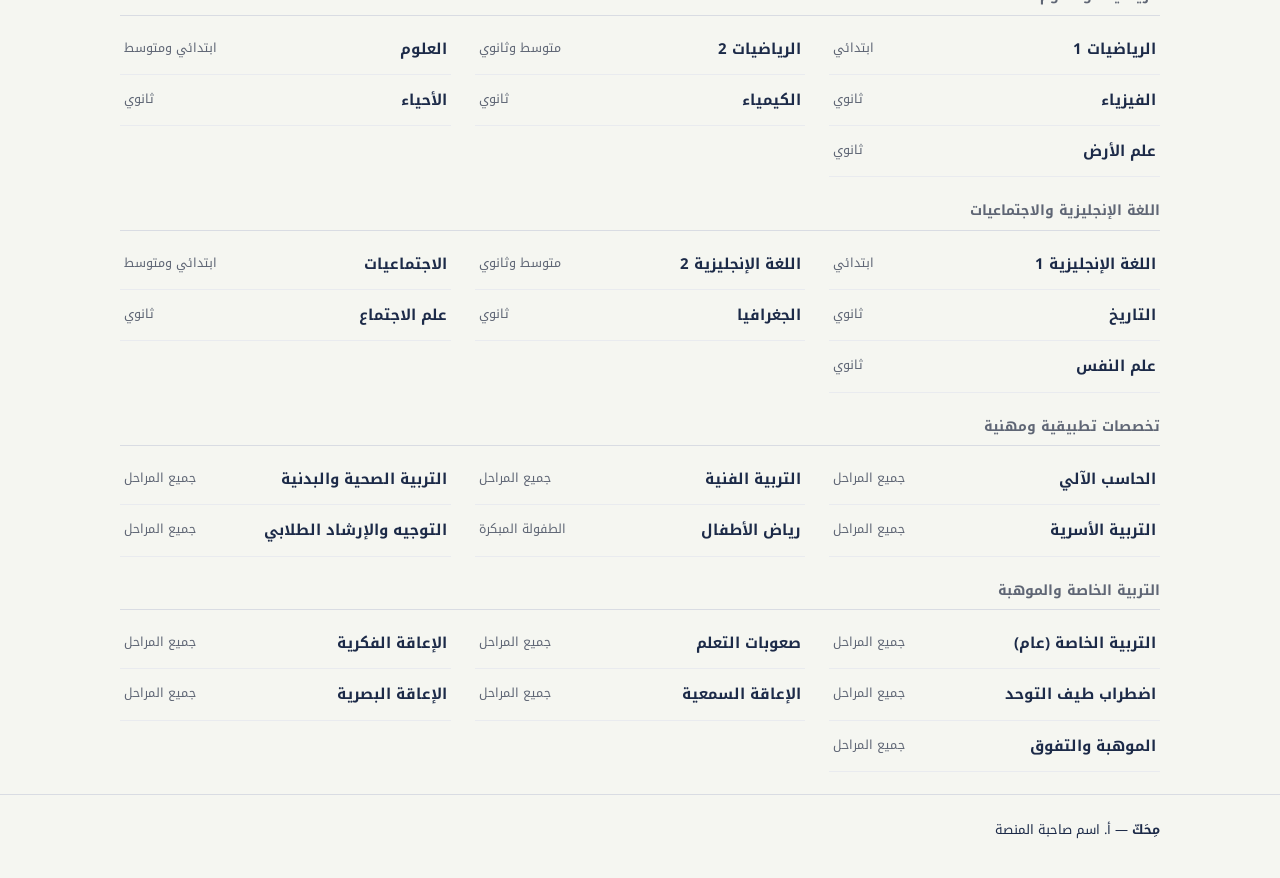
==== commit d8f0f640: "قسم مراجعة المعايير للتربوي العام مع تدريب موجه لكل معيار Co-Authored-By: Claude Opus 5.5 <noreply@a" ====
--- a/index.html
+++ b/index.html
@@ -21,6 +21,7 @@
     </button>
     <nav class="top-nav" aria-label="التنقل">
       <button data-go="home">الرئيسية</button>
+      <button data-go="standards">المعايير</button>
       <button data-go="history">السجل</button>
       <button id="userChip" class="user-chip" data-go="profile" hidden></button>
     </nav>
@@ -49,6 +50,7 @@
 <script src="js/config.js"></script>
 <script src="js/tenants.js"></script>
 <script src="js/specs.js"></script>
+<script src="js/guide.js"></script>
 <script src="js/app.js"></script>
 </body>
 </html>
--- a/css/style.css
+++ b/css/style.css
@@ -244,3 +244,136 @@
 }
 @media (prefers-reduced-motion:reduce){*{transition:none!important;animation:none!important}}
 @media print{.top,.foot,.result-actions,.review-tabs{display:none}body{background:#fff}}
+
+/* ===== الصفحة الأولى ===== */
+.stage{background:var(--ink);color:#fff;border-radius:18px;position:relative;overflow:hidden;margin-top:4px}
+.stage::before{content:"";position:absolute;inset:0;background:
+  radial-gradient(circle at 12% 18%,color-mix(in srgb,var(--mark) 55%,transparent) 0 2px,transparent 3px) 0 0/26px 26px;
+  opacity:.35;mask-image:linear-gradient(90deg,transparent,#000 70%);pointer-events:none}
+.stage::after{content:"";position:absolute;width:420px;height:420px;border-radius:50%;inset-inline-start:-140px;bottom:-220px;border:60px solid color-mix(in srgb,var(--mark) 22%,transparent);pointer-events:none}
+.stage-in{position:relative;z-index:1;display:grid;grid-template-columns:1.15fr .85fr;gap:36px;align-items:center;padding:40px 44px}
+.stage-main{text-align:center}
+.stage .hero-logo{width:96px;height:96px;border-radius:50%;background:#fff;padding:4px;margin:0 auto 4px;display:block}
+.stage .hero-name{font-size:clamp(88px,12vw,156px);line-height:1.15;font-weight:800;margin:0;color:#fff}
+.stage .hero-sub{color:var(--mark);font-size:clamp(19px,2.6vw,24px);font-weight:700;margin:2px 0 10px}
+.stage .hero-org{color:#fff;opacity:.75;font-size:14.5px;margin:0 0 14px}
+.stage .lead{font-family:var(--naskh);font-size:18px;line-height:1.9;opacity:.9;margin:0 auto 22px;max-width:34em}
+.stage .hero-actions{display:flex;flex-wrap:wrap;gap:12px;justify-content:center}
+.stage .btn.mark{background:var(--mark);color:var(--ink)}
+.stage .btn.ghost{background:transparent;color:#fff;border:1.5px solid rgba(255,255,255,.55)}
+
+/* بطاقة الرخصة */
+.lcard-wrap{perspective:900px}
+.lcard{background:#fff;color:var(--ink);border-radius:16px;padding:18px 20px 16px;box-shadow:0 18px 40px rgba(0,0,0,.28);transform:rotate(-2.5deg);position:relative;overflow:hidden;animation:cardIn .7s cubic-bezier(.2,.8,.2,1) both}
+.lcard::before{content:"";position:absolute;inset-inline-end:-40px;top:-40px;width:130px;height:130px;border-radius:50%;background:var(--mark-soft)}
+.lcard header{position:relative;display:flex;justify-content:space-between;align-items:center;gap:8px;border-bottom:1px dashed var(--rule);padding-bottom:10px;margin-bottom:12px}
+.lc-kicker{font-size:12.5px;font-weight:700;color:var(--ink-2)}
+.lc-chip{font-size:11px;background:var(--mark-soft);color:var(--mark-text);border-radius:99px;padding:2px 10px;white-space:nowrap}
+.lc-name{position:relative;font-size:20px;font-weight:800;line-height:1.4}
+.lc-spec{position:relative;font-size:13px;color:var(--muted);margin-bottom:12px}
+.lc-scores{display:grid;grid-template-columns:1fr 1fr;gap:8px;margin-bottom:12px}
+.lc-score{background:var(--paper);border-radius:10px;padding:8px 10px}
+.lc-score span{display:block;font-size:11.5px;color:var(--muted)}
+.lc-score b{font-size:22px;font-variant-numeric:tabular-nums}
+.lc-level{border-radius:12px;padding:10px 12px;background:var(--ink);color:#fff}
+.lc-level small{display:block;font-size:11.5px;opacity:.75}
+.lc-level b{display:block;font-size:20px;line-height:1.5}
+.lc-level em{font-style:normal;font-size:11.5px;opacity:.75}
+.lc-level.lv0{background:var(--bad)}
+.lc-level.lv3{background:var(--ok)}
+.lc-level.lvx{background:var(--paper);color:var(--ink)}
+.lc-steps{display:flex;gap:6px;margin-top:10px}
+.lc-steps i{flex:1;height:6px;border-radius:99px;background:var(--rule-2)}
+.lc-steps i.on{background:var(--mark)}
+@keyframes cardIn{from{opacity:0;transform:rotate(-8deg) translateY(24px)}to{opacity:1;transform:rotate(-2.5deg)}}
+
+/* الأرقام */
+.facts{display:grid;grid-template-columns:repeat(4,1fr);gap:12px;margin:18px 0}
+.facts div{background:var(--sheet);border:1px solid var(--rule);border-radius:12px;padding:14px 16px;border-inline-start:4px solid var(--mark)}
+.facts b{display:block;font-size:30px;line-height:1.2;font-variant-numeric:tabular-nums}
+.facts span{font-size:13px;color:var(--muted)}
+
+/* المجالات والمستويات */
+.duo{display:grid;grid-template-columns:1fr 1fr;gap:16px}
+.panel{background:var(--sheet);border:1px solid var(--rule);border-radius:14px;padding:20px 22px}
+.panel h2{font-size:18px;margin:0}
+.panel-sub{font-size:13px;color:var(--muted);margin:0 0 14px}
+.wrow{margin-bottom:12px}
+.wlbl{display:flex;justify-content:space-between;font-size:14px;font-weight:700}
+.wlbl b{font-size:16px}
+.wbar{height:12px;background:var(--rule-2);border-radius:99px;overflow:hidden;margin:4px 0 2px}
+.wbar i{display:block;height:100%;width:var(--w);background:linear-gradient(90deg,var(--ink),var(--ink-2));border-radius:99px;transform-origin:right;animation:grow 1s .3s cubic-bezier(.2,.8,.2,1) both}
+.wrow small{font-size:12px;color:var(--muted)}
+@keyframes grow{from{transform:scaleX(0)}to{transform:scaleX(1)}}
+.weights .btn{margin-top:6px}
+.ladder ol{list-style:none;margin:0;padding:0;display:grid;grid-template-columns:repeat(3,1fr);gap:10px;align-items:end}
+.ladder li{border-radius:12px;padding:12px 10px;display:flex;flex-direction:column;justify-content:flex-end;text-align:center}
+.ladder li b{font-size:15px}
+.ladder li span{font-size:20px;font-weight:800;font-variant-numeric:tabular-nums}
+.ladder .l1{height:110px;background:var(--mark-soft);color:var(--mark-text)}
+.ladder .l2{height:150px;background:var(--ink-2);color:#fff}
+.ladder .l3{height:190px;background:var(--ink);color:#fff}
+.ladder .fine{font-size:12px;color:var(--muted);margin:12px 0 0;line-height:1.8}
+
+/* سؤال سريع */
+.quick{margin-top:16px;background:var(--mark-soft);border-radius:14px;padding:20px 22px}
+.quick-h{display:flex;justify-content:space-between;align-items:center}
+.quick h2{font-size:18px;margin:0}
+.quick .link{background:none;border:0;color:var(--mark-text);font-weight:700;text-decoration:underline;padding:4px}
+.quick-tag{font-size:12px;color:var(--mark-text);margin:6px 0 0}
+.quick-q{font-family:var(--naskh);font-size:18px;line-height:1.9;margin:6px 0 12px;font-weight:600}
+.quick-opts{display:grid;grid-template-columns:1fr 1fr;gap:8px}
+.quick-opts button{background:var(--sheet);border:1.5px solid var(--rule);border-radius:10px;padding:10px 14px;text-align:start;line-height:1.7;font-size:14px}
+.quick-opts button:hover:not(:disabled){border-color:var(--ink)}
+.quick-opts button.ok{border-color:var(--ok);background:var(--ok-soft)}
+.quick-opts button.bad{border-color:var(--bad);background:var(--bad-soft)}
+.quick-opts button:disabled{cursor:default}
+.quick-e{margin:12px 0 0;font-size:14px;line-height:1.9}
+
+/* الخطوات */
+.how{margin-top:16px}
+.how h2{font-size:18px;margin:0 0 10px}
+.how ol{list-style:none;margin:0;padding:0;display:grid;grid-template-columns:repeat(3,1fr);gap:12px;counter-reset:s}
+.how li{counter-increment:s;background:var(--sheet);border:1px solid var(--rule);border-radius:12px;padding:14px 16px 14px 16px;position:relative}
+.how li::before{content:counter(s,arabic-indic);display:grid;place-items:center;width:32px;height:32px;border-radius:50%;background:var(--ink);color:#fff;font-weight:800;margin-bottom:6px}
+.how b{display:block;font-size:15px}
+.how span{font-size:13px;color:var(--muted);line-height:1.8}
+
+@media (max-width:860px){
+  .stage-in{grid-template-columns:1fr;padding:30px 20px;gap:26px}
+  .lcard{transform:none;animation:none}
+  .facts{grid-template-columns:1fr 1fr}
+  .duo{grid-template-columns:1fr}
+  .quick-opts{grid-template-columns:1fr}
+  .how ol{grid-template-columns:1fr}
+}
+@media (prefers-reduced-motion:reduce){.lcard,.wbar i{animation:none}}
+
+/* مراجعة المعايير */
+.g-domain{margin-top:18px}
+.g-domain h2{font-size:17px;margin:0 0 10px;color:var(--ink-2)}
+.g-cards{display:grid;grid-template-columns:repeat(3,1fr);gap:12px}
+.g-card{display:flex;flex-direction:column;gap:4px;text-align:start;background:var(--sheet);border:1px solid var(--rule);border-radius:14px;padding:16px 18px;position:relative;transition:border-color .15s,transform .15s}
+.g-card:hover{border-color:var(--ink);transform:translateY(-2px)}
+.g-num{display:grid;place-items:center;width:32px;height:32px;border-radius:50%;background:var(--mark-soft);color:var(--mark-text);font-weight:800;margin-bottom:4px}
+.g-card b{font-size:15px;line-height:1.6}
+.g-card small{font-size:12px;color:var(--muted)}
+.g-sum{font-size:13px;line-height:1.8;color:var(--graphite);display:-webkit-box;-webkit-line-clamp:3;-webkit-box-orient:vertical;overflow:hidden}
+.g-detail{max-width:780px;margin:0 auto}
+.g-crumb{font-size:13px;color:var(--muted);margin:0 0 6px}
+.g-crumb .link{background:none;border:0;padding:0;color:var(--ink);text-decoration:underline;font-weight:700}
+.g-lead{font-family:var(--naskh);font-size:18px;line-height:1.95;margin:0 0 18px}
+.g-block{background:var(--sheet);border:1px solid var(--rule);border-radius:14px;padding:16px 20px;margin-bottom:14px}
+.g-block h2{font-size:16px;margin:0 0 10px}
+.g-subs{margin:0;padding:0;list-style:none;display:grid;gap:6px}
+.g-subs b{display:inline-block;min-width:36px;color:var(--mark-text)}
+.g-concepts{margin:0;display:grid;gap:10px}
+.g-concepts div{border-inline-start:3px solid var(--mark);padding-inline-start:12px}
+.g-concepts dt{font-weight:800}
+.g-concepts dd{margin:2px 0 0;line-height:1.85;color:var(--graphite)}
+.g-warn{background:var(--bad-soft);border-color:transparent}
+.g-warn ul{margin:0;padding-inline-start:20px;line-height:1.9}
+.g-tip{background:var(--mark-soft);border-radius:12px;padding:12px 16px;line-height:1.9}
+.g-actions{display:flex;flex-wrap:wrap;gap:10px;margin-top:16px}
+.w-acts{display:flex;gap:10px;flex-wrap:wrap;margin-top:6px}
+@media (max-width:860px){.g-cards{grid-template-columns:1fr}}
